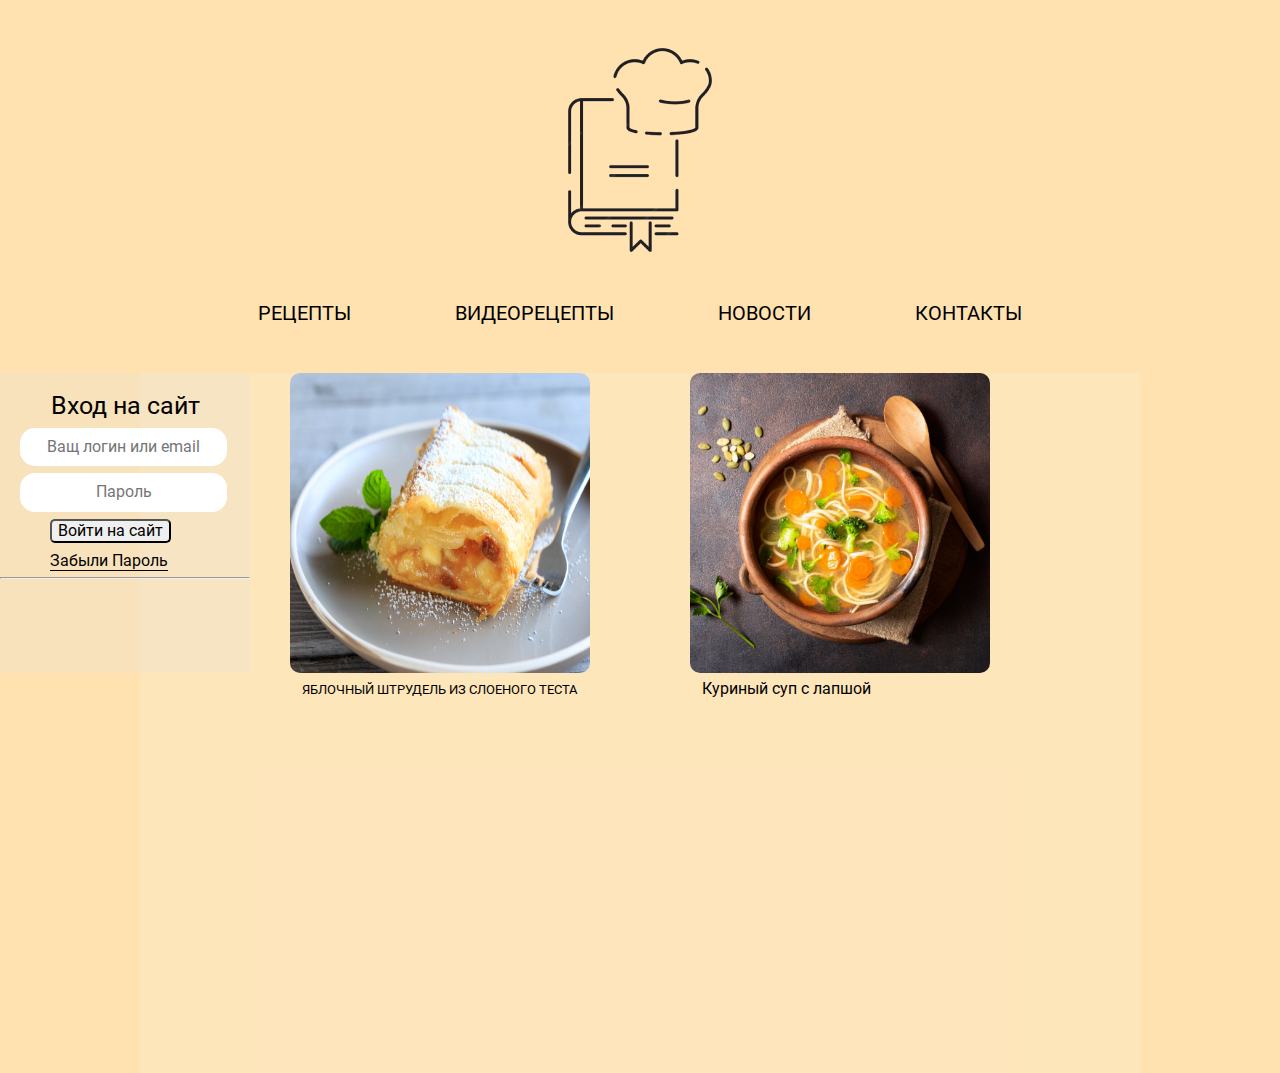
==== index.html @ 61d3bdf9 "ink3" ====
<!DOCTYPE html>
<html lang="ru">
<head>
    <meta charset="UTF-8">
    <meta name="viewport" content="width=device-width, initial-scale=1.0">
    <meta name="keywords" content="food, recipes">
    <meta name="description" content="простые и вкусные рецепты. справится каждый  ">
    <title>Рецепты на каждый день</title>
    <link rel="stylesheet" href="css/reset.css">
    <link rel="stylesheet" href="css/normalize.css">
    <link rel="stylesheet" href="css/styli.css">
</head>
<body>
    <header class="logo">
    <img src="img/logo.svg" alt="Изображение логотипа">
    </header>
    <nav>
    <ul>
        <li><a href="all recipes.html" target="target="_blank>РЕЦЕПТЫ</a></li>
        <li><a href="">ВИДЕОРЕЦЕПТЫ</a></li>
        <li><a href="">НОВОСТИ</a></li>
        <li><a href="">КОНТАКТЫ</a></li>
    </ul>    
    </nav>


<section class="section__reg">
    <div class="section__block">
        <h3 class="section-about__title">Вход на сайт</h3>
<form action="/" class="form"></form>
    <div class="form2">
            <label for="text2"></label>
            <input type="text" id="text2" placeholder="Ващ логин или email">
    </div>
    <div class="form2">      
            <label for="password"></label>
            <input type="password" id="password"  placeholder="Пароль">
    </div>
    <div class="button">
        <button type="submit">Войти на сайт</button>
    </div>

</form>
<a href="#" class="link">Забыли Пароль</a> 
<hr>


</div>
</section>

<section class="section-description">
    <div class="section-description__div">
      <img src="img/apple strudel puff pastry.png" alt=""> 
      <br>
       <a href="Strudel with apples.html" class="section-description__apple" target="target="_blank>ЯБЛОЧНЫЙ ШТРУДЕЛЬ ИЗ СЛОЕНОГО ТЕСТА</a>
    </div>
    <div class="section-description__sup" >
        <img src="img/chicken noodle soup.jpg" alt="">
        <br>
        <a href="Chicken Noodle Soup.html" class="section-description__syyp" target="target="_blank>Куриный суп с лапшой</a>
    </div>
</section>



<section></section>
<footer></footer>

</body>
</html>
---- css/styli.css ----
*{
   box-sizing: border-box;
}
@font-face {
    font-family: 'Roboto';
    src: url('../font/Roboto-Regular.eot');
    src: url('../font/Roboto-Regular.eot?#iefix') format('embedded-opentype'),
    url('../font/Roboto-Regular.woff') format('woff'),
    url('../font/Roboto-Regular.ttf') format('truetype');
    font-weight: normal;
    font-style: normal;
    }
    @font-face{
        font-family: 'Philosopher';
        src:local('Philosopher');
        src:url(../font/Philosopher-Regular.ttf)
    }
body{
    background-color:#ffe2b0;
}

.logo{
    text-align: center;
    
}

header{
   
}

ul{
    list-style-type: none;
    text-align: center;
    padding: 0px;
  
}

li{
    display: inline;
    margin-right: 100PX;
    font-family: 'Roboto';
}

LI:last-child{
    margin-right: 0px;
}

a{
    color: black;
    text-decoration: none;
    font-size: 20px;
}
nav{
    margin-bottom: 50px;

}
.section__reg{
  /*position:fixed;*/
  font-family: 'Roboto';
}
.section__block {
    width: 250px;
    height: 300px;
    background: #ece2d05f;
    position: absolute;
    padding-top: 20px;
    
}
.section-about__title{
    font-size: 25px;
    text-align: center;
    margin-bottom: 10px;
}

.form2{
   

}

#text2{
    margin-bottom: 7px;
    text-align: center;
    margin-left: 20px;
}
#password{
    margin-bottom: 7px;
    text-align: center;
    margin-left: 20px;

}
.button{
    margin-left: 50px;
    margin-bottom: 10px;
   
    
}
.form2 input, .form2 input {
    border : none;
    padding: 10px 0 10px;
    border-radius: 15px;
}
.button button{
    border-radius: 5px;
    
}
.link{
    color: #030303;
    margin-left: 50px;
    font-size: 16px;
    border-bottom:1px solid black
}

.section-description{
    width: 1000px;
    height: 700px;
    margin-left: 450px;
    background-color: #fde7c0ae;
    margin: 0 auto;
    display: flex;
    
    
    
    
}
.section-description__div{

}
.section-description__div img{
    width: 300px;
    height: 300px;
    border-radius:10px;
    margin-bottom:5px;
    margin-left: 150px;
    

    
}
.section-description__apple{
    font-size: 13px;
    margin-left: 162px;
    font-family: 'Roboto';
}
.section-description__sup img{
    width: 300px;
    height: 300px;
    border-radius:10px;
    margin-bottom:5px;
}
.section-description__syyp{
    font-size: 16px;
    margin-left: 12px;
    font-family: 'Roboto';
}
.section-description__sup{
    margin-left: 100px;
}
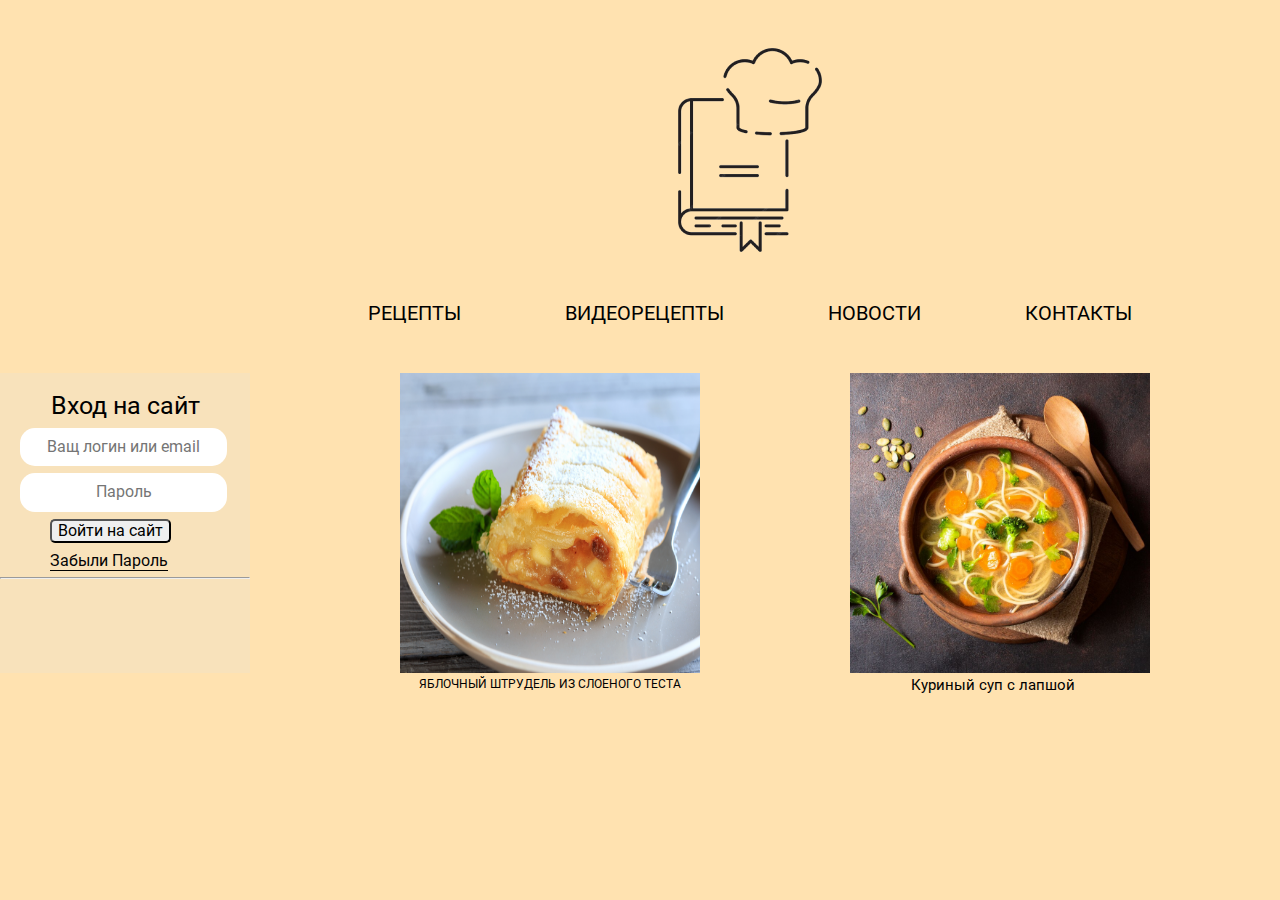
==== commit 720d1a4a: "Update index.html" ====
--- a/index.html
+++ b/index.html
@@ -9,6 +9,23 @@
     <link rel="stylesheet" href="css/reset.css">
     <link rel="stylesheet" href="css/normalize.css">
     <link rel="stylesheet" href="css/styli.css">
+    <link  rel= "apple-touch-icon"  size= "57x57"  href= "icons" > 
+    <link  rel= "apple-touch-icon"  size= "60x60"  href= "icons/apple -icon-60x60.png" > 
+    <link  rel= "apple-touch-icon"  size= "72x72"  href= "icons/apple-icon-72x72.png" > 
+    <link  rel= "apple-touch-icon"  size= "76x76"  href= "icons/apple-icon-76x76.png" > 
+    <link  rel= "apple-touch-icon"  size= "114x114"  href= "icons/apple-icon-114x114.png" > 
+    <link  rel= " apple-touch-icon"  size= "120x120"  href= "icons/apple-icon-120x120.png" > 
+    <link  rel= "apple-touch-icon"  size= "144x144"  href= "icons/apple-icon-144x144. png" > 
+    <link  rel= "apple-touch-icon"  size= "152x152"  href= "icons/apple-icon-152x152.png" > 
+    <link  rel= "apple-touch-icon"  size= "180x180"  href= "icons/apple-icon-180x180.png" > 
+    <link  rel= "icon"  type= "image/png"  size= "192x192"   href= "icons/android-icon-192x192.png" > 
+    <link  rel= "icon"  type= "image/png"  size= "32x32"  href= "icons/favicon-32x32.png" > 
+    <link  rel= "icon"  type= "image/png"  size= "96x96"  href= "icons/favicon-96x96. png" > 
+    <link  rel= "icon"  type= "image/png"  size= "16x16"  href= "icons/favicon-16x16.png" > 
+    <link  rel= "manifest"  href= "icons/manifest.json" > 
+    <meta  name= "msapplication-TileColor"  content= "#ffffff" > 
+    <meta  name= "msapplication-TileImage"  content= "icons/ms-icon-144x144.png" > 
+    <meta  name= "theme-color"  содержание = "#ffffff" >
 </head>
 <body>
     <header class="logo">
@@ -62,9 +79,8 @@
 </section>
 
 
-
 <section></section>
 <footer></footer>
 
 </body>
-</html>+</html>
--- a/css/styli.css
+++ b/css/styli.css
@@ -17,6 +17,7 @@
     }
 body{
     background-color:#ffe2b0;
+    width: 1500px;
 }
 
 .logo{
@@ -25,7 +26,7 @@
 }
 
 header{
-   
+   width: 1500px;
 }
 
 ul{
@@ -55,15 +56,17 @@
 
 }
 .section__reg{
-  /*position:fixed;*/
-  font-family: 'Roboto';
+    font-family: 'Roboto';
+    display: inline;
+    float: left;
 }
 .section__block {
     width: 250px;
     height: 300px;
     background: #ece2d05f;
-    position: absolute;
     padding-top: 20px;
+    display: inline;
+    float: right;
     
 }
 .section-about__title{
@@ -111,46 +114,43 @@
 }
 
 .section-description{
-    width: 1000px;
-    height: 700px;
-    margin-left: 450px;
-    background-color: #fde7c0ae;
-    margin: 0 auto;
-    display: flex;
-    
-    
-    
-    
+  width: 900px;
+  height: 400px;
+  font-family: 'Roboto';
+  display: flex;
+  justify-content:center;
+  
+
+}
+
+.section-description img{
+    width: 300px;
+    height: 300px; 
+    margin-left:150px;
 }
 .section-description__div{
+ 
+ 
+
 
 }
-.section-description__div img{
-    width: 300px;
-    height: 300px;
-    border-radius:10px;
-    margin-bottom:5px;
-    margin-left: 150px;
+.section-description__div a{
+    font-size: 12px;
+    text-align: center;
+    display: flex;
+    justify-content: flex-end;
+    margin-top: 2px;
+    margin-right:19px;
+   }
+   .section-description__sup{
     
+   }
+   .section-description__sup a{
+    font-size: 15px;
+    text-align: center;
+    display: flex;
+    justify-content: flex-end;
+    margin-top: 2px;
+    margin-right:75px;
 
-    
-}
-.section-description__apple{
-    font-size: 13px;
-    margin-left: 162px;
-    font-family: 'Roboto';
-}
-.section-description__sup img{
-    width: 300px;
-    height: 300px;
-    border-radius:10px;
-    margin-bottom:5px;
-}
-.section-description__syyp{
-    font-size: 16px;
-    margin-left: 12px;
-    font-family: 'Roboto';
-}
-.section-description__sup{
-    margin-left: 100px;
-}
+   }
